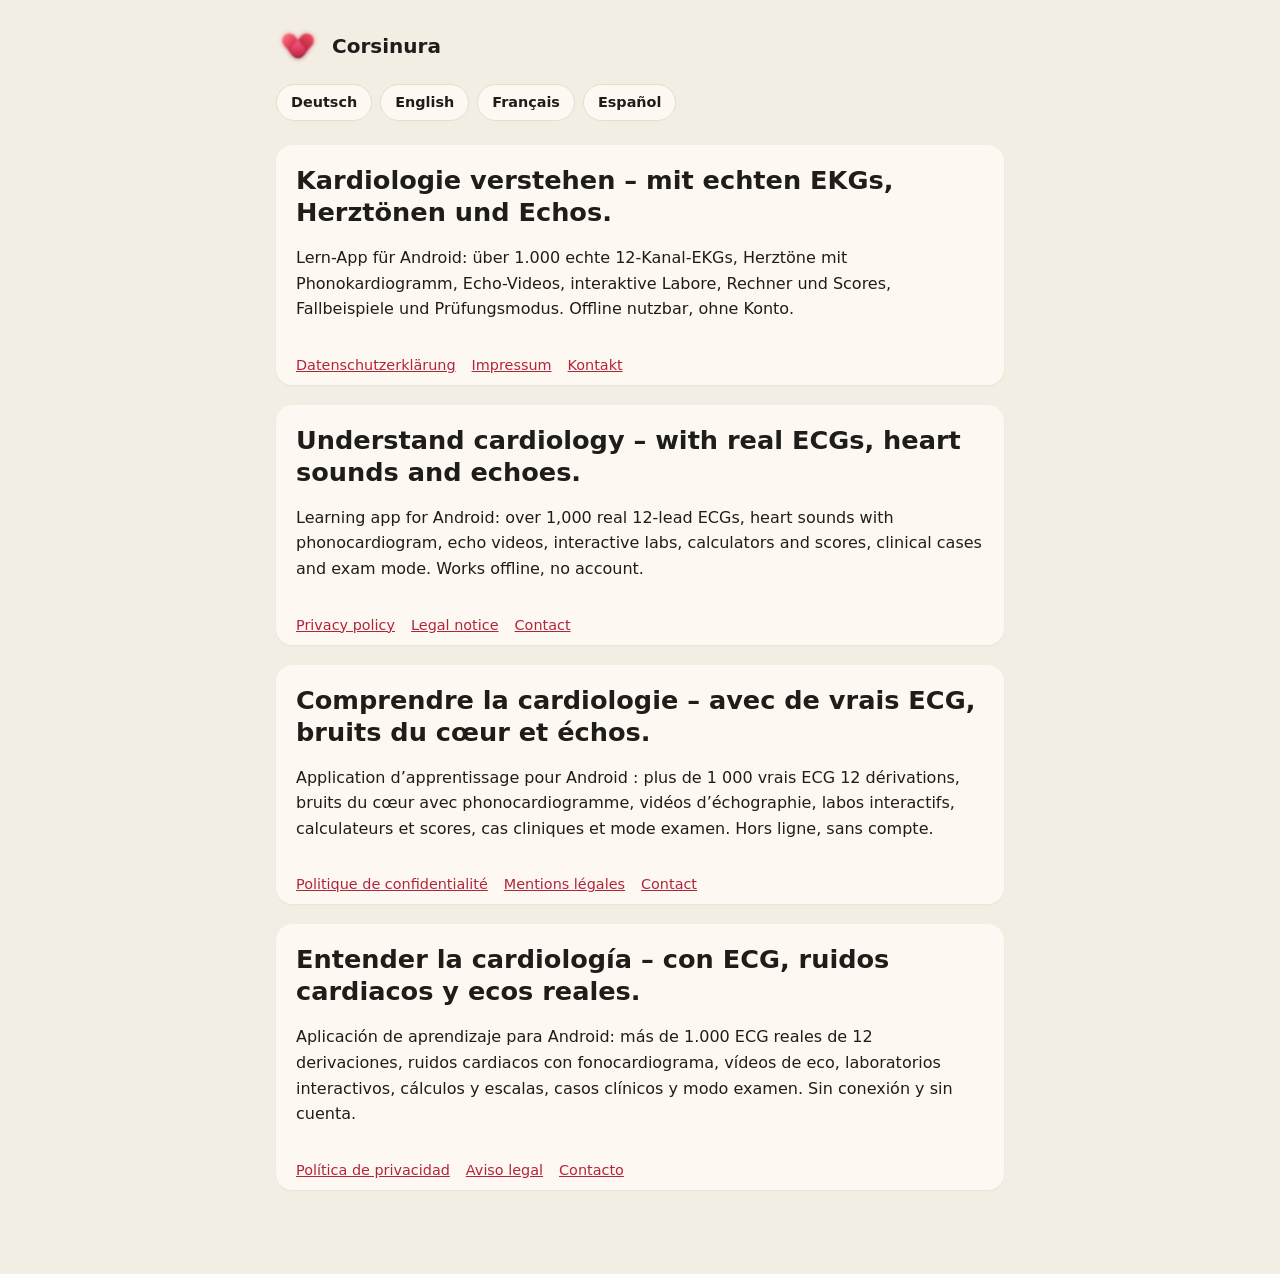
==== index.html @ 112779fc "Website: Startseite und Datenschutzerklärung (DE/EN/FR/ES) Co-Authored-By: Claude Opus 5.5 <noreply@" ====
<!doctype html>
<html lang="de"><head><meta charset="utf-8"><meta name="viewport" content="width=device-width, initial-scale=1">
<title>Corsinura</title><link rel="stylesheet" href="style.css"><link rel="icon" href="img/logo.png"></head>
<body><div class="wrap"><header><img src="img/logo.png" alt=""><a href="./">Corsinura</a></header>
<nav class="lang"><a href="#de">Deutsch</a><a href="#en">English</a><a href="#fr">Français</a><a href="#es">Español</a></nav><section id="de" lang="de"><h1>Kardiologie verstehen – mit echten EKGs, Herztönen und Echos.</h1><p>Lern-App für Android: über 1.000 echte 12-Kanal-EKGs, Herztöne mit Phonokardiogramm, Echo-Videos, interaktive Labore, Rechner und Scores, Fallbeispiele und Prüfungsmodus. Offline nutzbar, ohne Konto.</p><footer><a href="datenschutz.html#de">Datenschutzerklärung</a><a href="impressum.html">Impressum</a><a href="mailto:corsinura@proton.me">Kontakt</a></footer></section><section id="en" lang="en"><h1>Understand cardiology – with real ECGs, heart sounds and echoes.</h1><p>Learning app for Android: over 1,000 real 12-lead ECGs, heart sounds with phonocardiogram, echo videos, interactive labs, calculators and scores, clinical cases and exam mode. Works offline, no account.</p><footer><a href="datenschutz.html#en">Privacy policy</a><a href="impressum.html">Legal notice</a><a href="mailto:corsinura@proton.me">Contact</a></footer></section><section id="fr" lang="fr"><h1>Comprendre la cardiologie – avec de vrais ECG, bruits du cœur et échos.</h1><p>Application d’apprentissage pour Android : plus de 1 000 vrais ECG 12 dérivations, bruits du cœur avec phonocardiogramme, vidéos d’échographie, labos interactifs, calculateurs et scores, cas cliniques et mode examen. Hors ligne, sans compte.</p><footer><a href="datenschutz.html#fr">Politique de confidentialité</a><a href="impressum.html">Mentions légales</a><a href="mailto:corsinura@proton.me">Contact</a></footer></section><section id="es" lang="es"><h1>Entender la cardiología – con ECG, ruidos cardiacos y ecos reales.</h1><p>Aplicación de aprendizaje para Android: más de 1.000 ECG reales de 12 derivaciones, ruidos cardiacos con fonocardiograma, vídeos de eco, laboratorios interactivos, cálculos y escalas, casos clínicos y modo examen. Sin conexión y sin cuenta.</p><footer><a href="datenschutz.html#es">Política de privacidad</a><a href="impressum.html">Aviso legal</a><a href="mailto:corsinura@proton.me">Contacto</a></footer></section>
</div></body></html>
---- style.css ----
/* Corsinura – Website (gleiche Farben wie die App) */
:root {
  --paper: #f3eee4; --surface: #fdf9f2; --ink: #1f1d1a; --muted: #625c53; --line: #e6ddcd; --accent: #b3243b;
  color-scheme: light dark;
}
@media (prefers-color-scheme: dark) {
  :root { --paper: #101218; --surface: #1a1d26; --ink: #e9ecf2; --muted: #9aa3b5; --line: #2b3040; --accent: #e0566c; }
}
* { box-sizing: border-box; }
body { margin: 0; background: var(--paper); color: var(--ink); font: 16px/1.6 system-ui, -apple-system, 'Segoe UI', Roboto, sans-serif; }
.wrap { max-width: 760px; margin: 0 auto; padding: 24px 16px 64px; }
header { display: flex; align-items: center; gap: 12px; margin-bottom: 8px; }
header img { width: 44px; height: 44px; }
header a { color: inherit; text-decoration: none; font-weight: 700; font-size: 1.25em; }
nav.lang { display: flex; flex-wrap: wrap; gap: 8px; margin: 16px 0 24px; }
nav.lang a { padding: 6px 14px; border-radius: 999px; border: 1px solid var(--line); background: var(--surface); color: var(--ink); text-decoration: none; font-weight: 600; font-size: .9em; }
section { background: var(--surface); border-radius: 16px; padding: 20px 20px 8px; margin-bottom: 20px; box-shadow: 0 1px 2px rgba(0,0,0,.05); }
h1 { font-size: 1.6em; line-height: 1.25; margin: 0 0 12px; }
h2 { font-size: 1.1em; margin: 20px 0 6px; }
p, li { color: var(--ink); }
.muted { color: var(--muted); font-size: .9em; }
a { color: var(--accent); }
footer { margin-top: 32px; font-size: .9em; color: var(--muted); display: flex; gap: 16px; flex-wrap: wrap; }
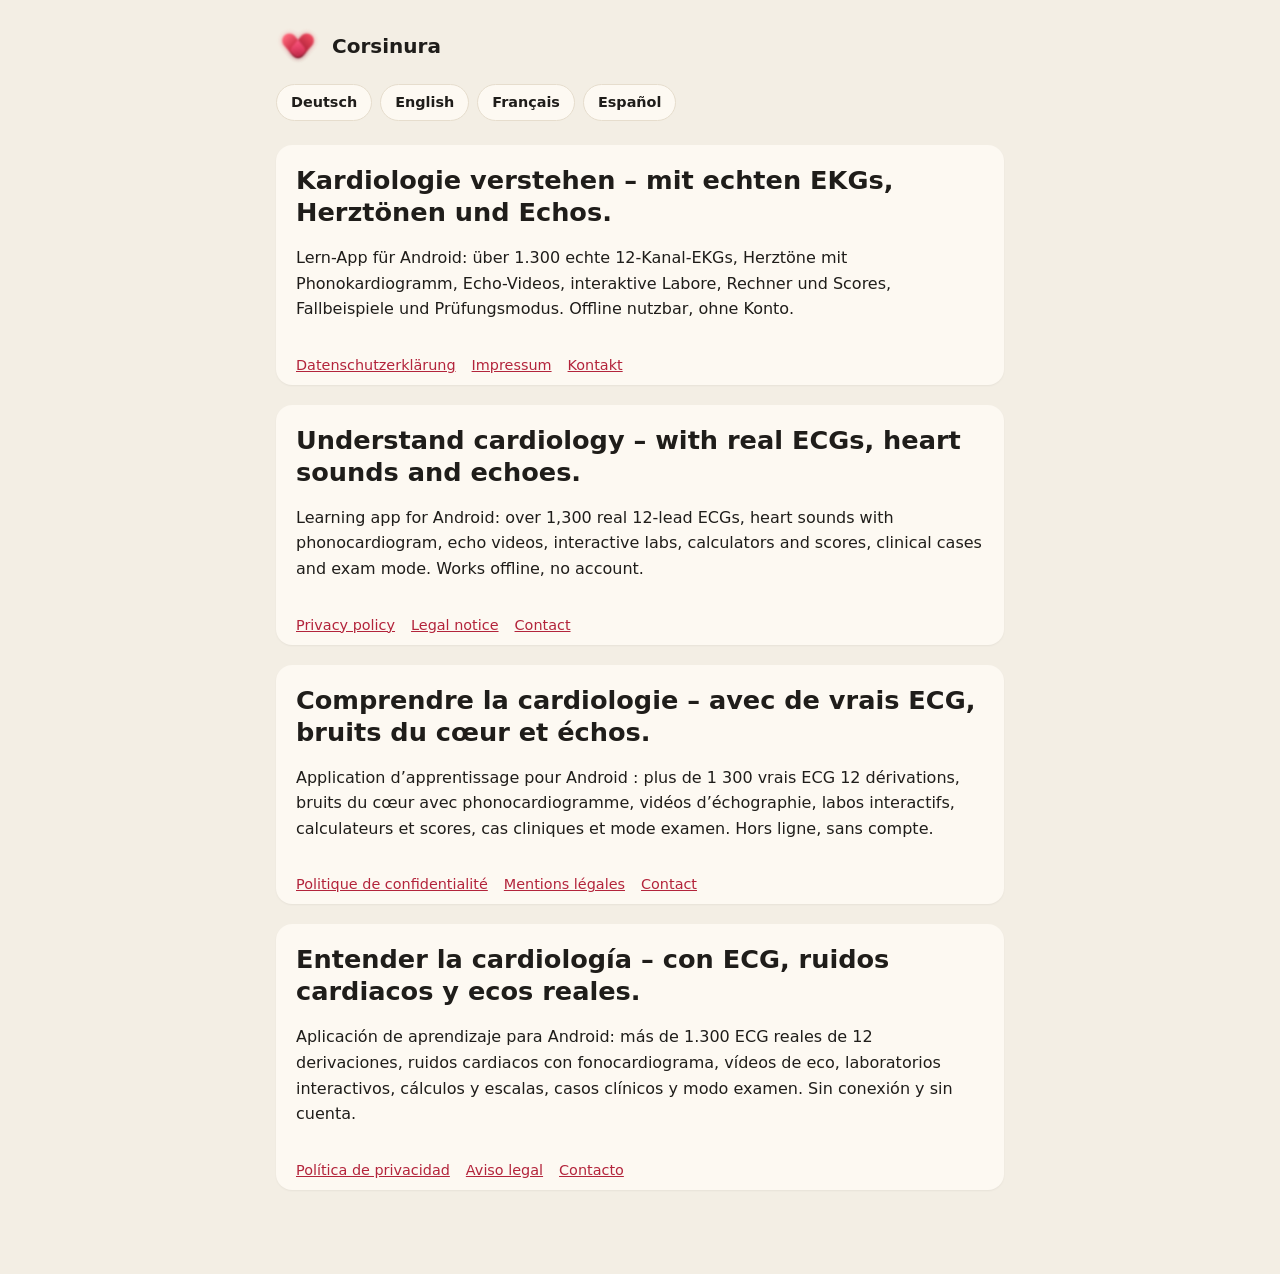
==== commit 06edc7a1: "Website: über 1.300 echte EKGs Co-Authored-By: Claude Opus 5.5 <noreply@anthropic.com> Claude-Sessio" ====
--- a/index.html
+++ b/index.html
@@ -2,5 +2,5 @@
 <html lang="de"><head><meta charset="utf-8"><meta name="viewport" content="width=device-width, initial-scale=1">
 <title>Corsinura</title><link rel="stylesheet" href="style.css"><link rel="icon" href="img/logo.png"></head>
 <body><div class="wrap"><header><img src="img/logo.png" alt=""><a href="./">Corsinura</a></header>
-<nav class="lang"><a href="#de">Deutsch</a><a href="#en">English</a><a href="#fr">Français</a><a href="#es">Español</a></nav><section id="de" lang="de"><h1>Kardiologie verstehen – mit echten EKGs, Herztönen und Echos.</h1><p>Lern-App für Android: über 1.000 echte 12-Kanal-EKGs, Herztöne mit Phonokardiogramm, Echo-Videos, interaktive Labore, Rechner und Scores, Fallbeispiele und Prüfungsmodus. Offline nutzbar, ohne Konto.</p><footer><a href="datenschutz.html#de">Datenschutzerklärung</a><a href="impressum.html">Impressum</a><a href="mailto:corsinura@proton.me">Kontakt</a></footer></section><section id="en" lang="en"><h1>Understand cardiology – with real ECGs, heart sounds and echoes.</h1><p>Learning app for Android: over 1,000 real 12-lead ECGs, heart sounds with phonocardiogram, echo videos, interactive labs, calculators and scores, clinical cases and exam mode. Works offline, no account.</p><footer><a href="datenschutz.html#en">Privacy policy</a><a href="impressum.html">Legal notice</a><a href="mailto:corsinura@proton.me">Contact</a></footer></section><section id="fr" lang="fr"><h1>Comprendre la cardiologie – avec de vrais ECG, bruits du cœur et échos.</h1><p>Application d’apprentissage pour Android : plus de 1 000 vrais ECG 12 dérivations, bruits du cœur avec phonocardiogramme, vidéos d’échographie, labos interactifs, calculateurs et scores, cas cliniques et mode examen. Hors ligne, sans compte.</p><footer><a href="datenschutz.html#fr">Politique de confidentialité</a><a href="impressum.html">Mentions légales</a><a href="mailto:corsinura@proton.me">Contact</a></footer></section><section id="es" lang="es"><h1>Entender la cardiología – con ECG, ruidos cardiacos y ecos reales.</h1><p>Aplicación de aprendizaje para Android: más de 1.000 ECG reales de 12 derivaciones, ruidos cardiacos con fonocardiograma, vídeos de eco, laboratorios interactivos, cálculos y escalas, casos clínicos y modo examen. Sin conexión y sin cuenta.</p><footer><a href="datenschutz.html#es">Política de privacidad</a><a href="impressum.html">Aviso legal</a><a href="mailto:corsinura@proton.me">Contacto</a></footer></section>
+<nav class="lang"><a href="#de">Deutsch</a><a href="#en">English</a><a href="#fr">Français</a><a href="#es">Español</a></nav><section id="de" lang="de"><h1>Kardiologie verstehen – mit echten EKGs, Herztönen und Echos.</h1><p>Lern-App für Android: über 1.300 echte 12-Kanal-EKGs, Herztöne mit Phonokardiogramm, Echo-Videos, interaktive Labore, Rechner und Scores, Fallbeispiele und Prüfungsmodus. Offline nutzbar, ohne Konto.</p><footer><a href="datenschutz.html#de">Datenschutzerklärung</a><a href="impressum.html">Impressum</a><a href="mailto:corsinura@proton.me">Kontakt</a></footer></section><section id="en" lang="en"><h1>Understand cardiology – with real ECGs, heart sounds and echoes.</h1><p>Learning app for Android: over 1,300 real 12-lead ECGs, heart sounds with phonocardiogram, echo videos, interactive labs, calculators and scores, clinical cases and exam mode. Works offline, no account.</p><footer><a href="datenschutz.html#en">Privacy policy</a><a href="impressum.html">Legal notice</a><a href="mailto:corsinura@proton.me">Contact</a></footer></section><section id="fr" lang="fr"><h1>Comprendre la cardiologie – avec de vrais ECG, bruits du cœur et échos.</h1><p>Application d’apprentissage pour Android : plus de 1 300 vrais ECG 12 dérivations, bruits du cœur avec phonocardiogramme, vidéos d’échographie, labos interactifs, calculateurs et scores, cas cliniques et mode examen. Hors ligne, sans compte.</p><footer><a href="datenschutz.html#fr">Politique de confidentialité</a><a href="impressum.html">Mentions légales</a><a href="mailto:corsinura@proton.me">Contact</a></footer></section><section id="es" lang="es"><h1>Entender la cardiología – con ECG, ruidos cardiacos y ecos reales.</h1><p>Aplicación de aprendizaje para Android: más de 1.300 ECG reales de 12 derivaciones, ruidos cardiacos con fonocardiograma, vídeos de eco, laboratorios interactivos, cálculos y escalas, casos clínicos y modo examen. Sin conexión y sin cuenta.</p><footer><a href="datenschutz.html#es">Política de privacidad</a><a href="impressum.html">Aviso legal</a><a href="mailto:corsinura@proton.me">Contacto</a></footer></section>
 </div></body></html>
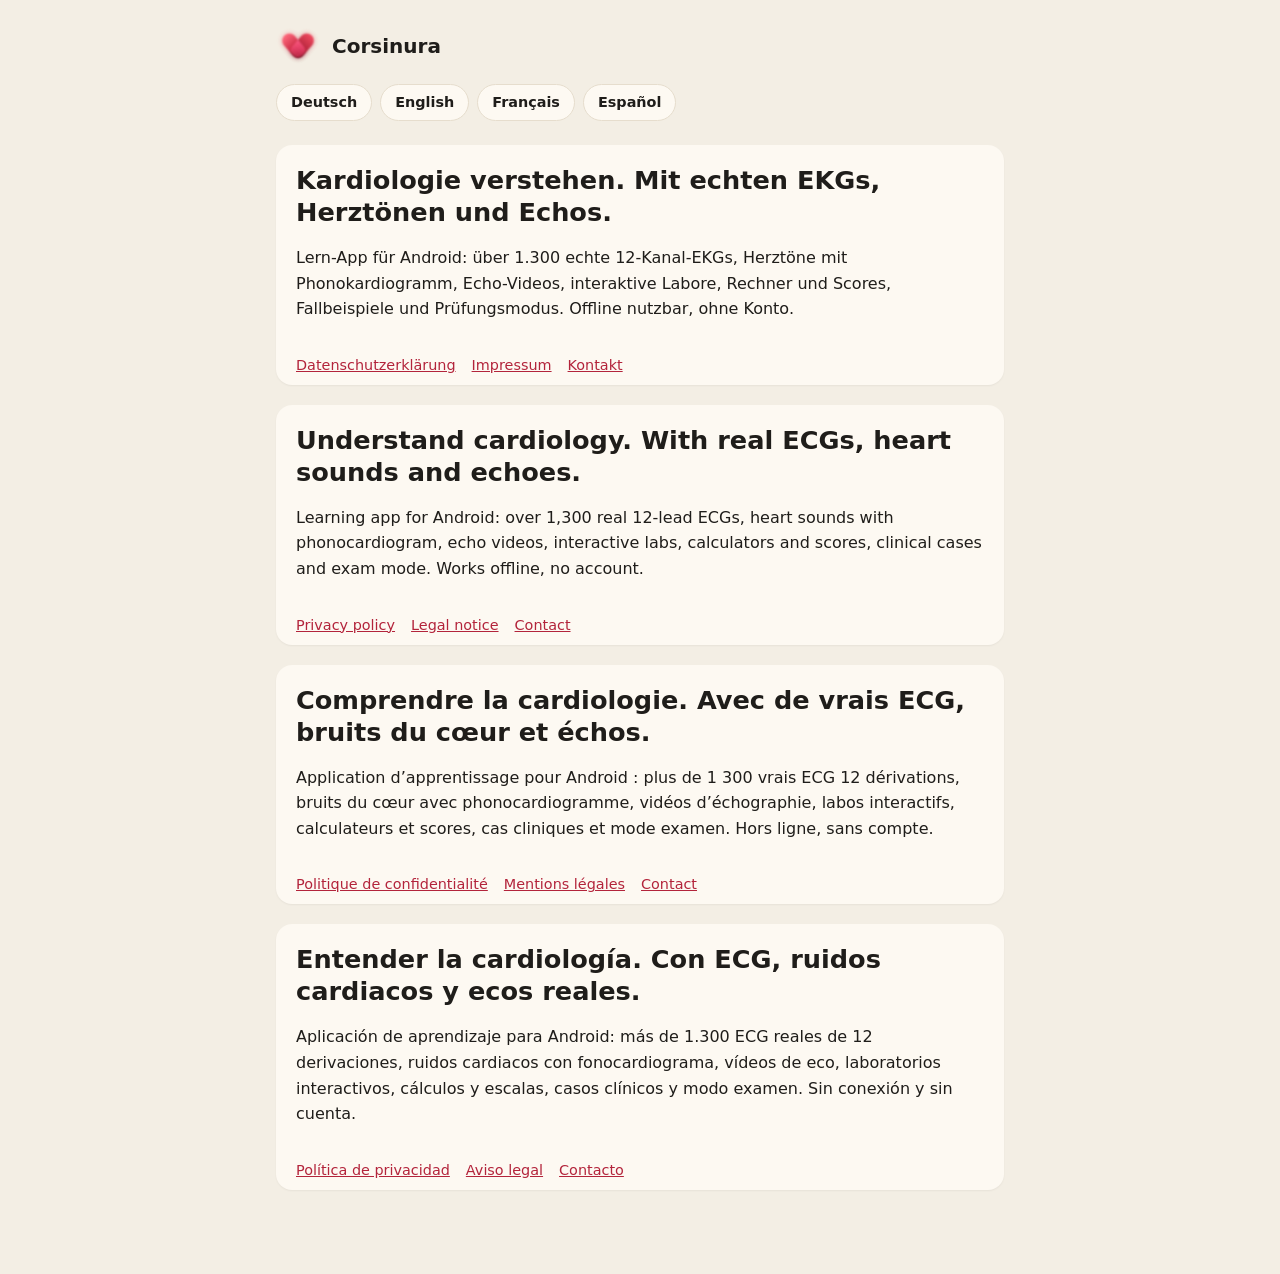
==== commit e8245b48: "Website: Slogan ohne Gedankenstrich Co-Authored-By: Claude Opus 5.5 <noreply@anthropic.com> Claude-S" ====
--- a/index.html
+++ b/index.html
@@ -2,5 +2,5 @@
 <html lang="de"><head><meta charset="utf-8"><meta name="viewport" content="width=device-width, initial-scale=1">
 <title>Corsinura</title><link rel="stylesheet" href="style.css"><link rel="icon" href="img/logo.png"></head>
 <body><div class="wrap"><header><img src="img/logo.png" alt=""><a href="./">Corsinura</a></header>
-<nav class="lang"><a href="#de">Deutsch</a><a href="#en">English</a><a href="#fr">Français</a><a href="#es">Español</a></nav><section id="de" lang="de"><h1>Kardiologie verstehen – mit echten EKGs, Herztönen und Echos.</h1><p>Lern-App für Android: über 1.300 echte 12-Kanal-EKGs, Herztöne mit Phonokardiogramm, Echo-Videos, interaktive Labore, Rechner und Scores, Fallbeispiele und Prüfungsmodus. Offline nutzbar, ohne Konto.</p><footer><a href="datenschutz.html#de">Datenschutzerklärung</a><a href="impressum.html">Impressum</a><a href="mailto:corsinura@proton.me">Kontakt</a></footer></section><section id="en" lang="en"><h1>Understand cardiology – with real ECGs, heart sounds and echoes.</h1><p>Learning app for Android: over 1,300 real 12-lead ECGs, heart sounds with phonocardiogram, echo videos, interactive labs, calculators and scores, clinical cases and exam mode. Works offline, no account.</p><footer><a href="datenschutz.html#en">Privacy policy</a><a href="impressum.html">Legal notice</a><a href="mailto:corsinura@proton.me">Contact</a></footer></section><section id="fr" lang="fr"><h1>Comprendre la cardiologie – avec de vrais ECG, bruits du cœur et échos.</h1><p>Application d’apprentissage pour Android : plus de 1 300 vrais ECG 12 dérivations, bruits du cœur avec phonocardiogramme, vidéos d’échographie, labos interactifs, calculateurs et scores, cas cliniques et mode examen. Hors ligne, sans compte.</p><footer><a href="datenschutz.html#fr">Politique de confidentialité</a><a href="impressum.html">Mentions légales</a><a href="mailto:corsinura@proton.me">Contact</a></footer></section><section id="es" lang="es"><h1>Entender la cardiología – con ECG, ruidos cardiacos y ecos reales.</h1><p>Aplicación de aprendizaje para Android: más de 1.300 ECG reales de 12 derivaciones, ruidos cardiacos con fonocardiograma, vídeos de eco, laboratorios interactivos, cálculos y escalas, casos clínicos y modo examen. Sin conexión y sin cuenta.</p><footer><a href="datenschutz.html#es">Política de privacidad</a><a href="impressum.html">Aviso legal</a><a href="mailto:corsinura@proton.me">Contacto</a></footer></section>
+<nav class="lang"><a href="#de">Deutsch</a><a href="#en">English</a><a href="#fr">Français</a><a href="#es">Español</a></nav><section id="de" lang="de"><h1>Kardiologie verstehen. Mit echten EKGs, Herztönen und Echos.</h1><p>Lern-App für Android: über 1.300 echte 12-Kanal-EKGs, Herztöne mit Phonokardiogramm, Echo-Videos, interaktive Labore, Rechner und Scores, Fallbeispiele und Prüfungsmodus. Offline nutzbar, ohne Konto.</p><footer><a href="datenschutz.html#de">Datenschutzerklärung</a><a href="impressum.html">Impressum</a><a href="mailto:corsinura@proton.me">Kontakt</a></footer></section><section id="en" lang="en"><h1>Understand cardiology. With real ECGs, heart sounds and echoes.</h1><p>Learning app for Android: over 1,300 real 12-lead ECGs, heart sounds with phonocardiogram, echo videos, interactive labs, calculators and scores, clinical cases and exam mode. Works offline, no account.</p><footer><a href="datenschutz.html#en">Privacy policy</a><a href="impressum.html">Legal notice</a><a href="mailto:corsinura@proton.me">Contact</a></footer></section><section id="fr" lang="fr"><h1>Comprendre la cardiologie. Avec de vrais ECG, bruits du cœur et échos.</h1><p>Application d’apprentissage pour Android : plus de 1 300 vrais ECG 12 dérivations, bruits du cœur avec phonocardiogramme, vidéos d’échographie, labos interactifs, calculateurs et scores, cas cliniques et mode examen. Hors ligne, sans compte.</p><footer><a href="datenschutz.html#fr">Politique de confidentialité</a><a href="impressum.html">Mentions légales</a><a href="mailto:corsinura@proton.me">Contact</a></footer></section><section id="es" lang="es"><h1>Entender la cardiología. Con ECG, ruidos cardiacos y ecos reales.</h1><p>Aplicación de aprendizaje para Android: más de 1.300 ECG reales de 12 derivaciones, ruidos cardiacos con fonocardiograma, vídeos de eco, laboratorios interactivos, cálculos y escalas, casos clínicos y modo examen. Sin conexión y sin cuenta.</p><footer><a href="datenschutz.html#es">Política de privacidad</a><a href="impressum.html">Aviso legal</a><a href="mailto:corsinura@proton.me">Contacto</a></footer></section>
 </div></body></html>
